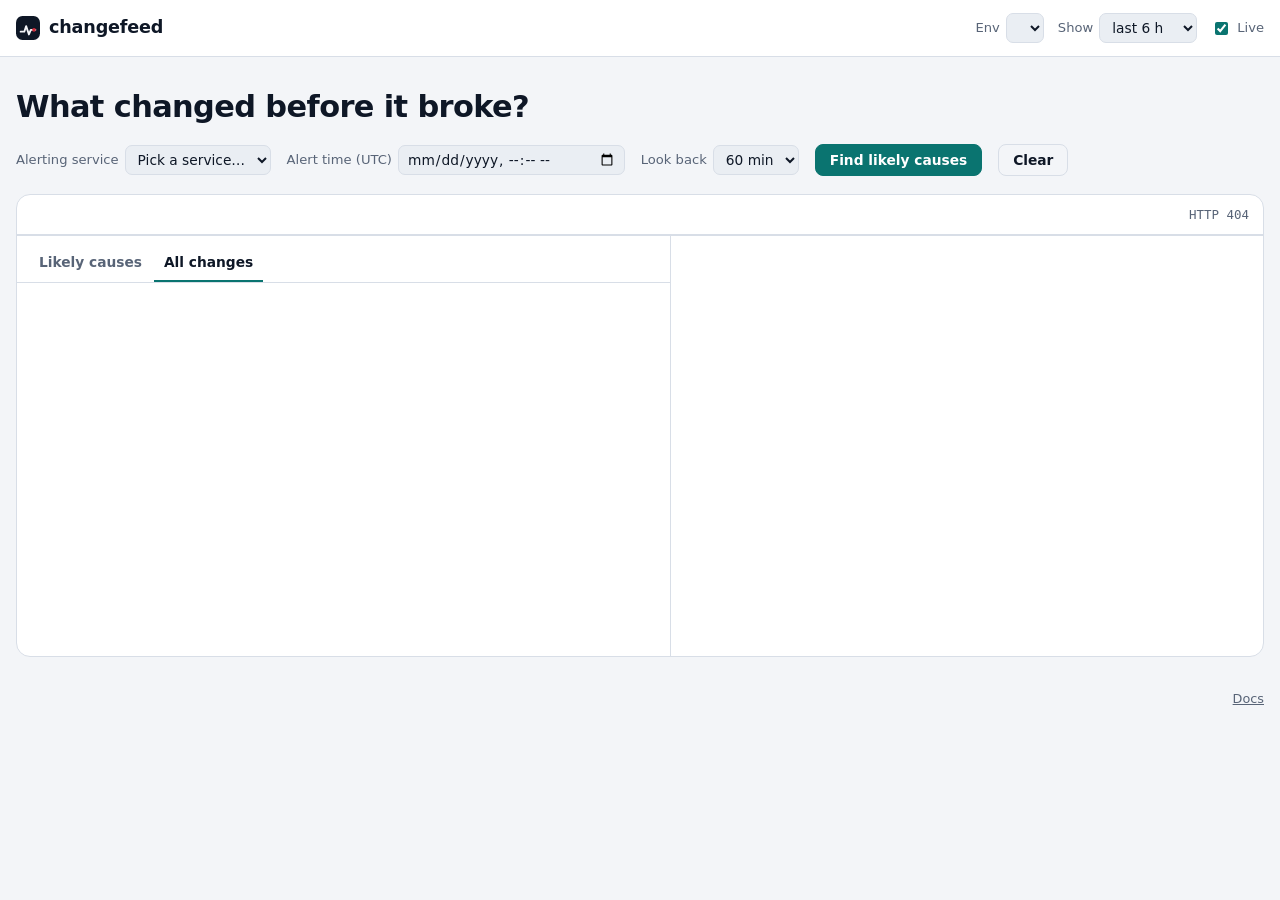
==== internal/ui/static/index.html @ 27f50b71 "initial commit" ====
<!doctype html>
<html lang="en">
<head>
<meta charset="utf-8">
<meta name="viewport" content="width=device-width, initial-scale=1">
<meta name="color-scheme" content="light dark">
<title>changefeed</title>
<link rel="icon" href="favicon.svg" type="image/svg+xml">
<link rel="stylesheet" href="app.css">
<script src="app.js" defer></script>
</head>
<body>
<header class="top">
  <div class="wrap bar">
    <a class="brand" href="./" aria-label="changefeed home">
      <svg width="24" height="24" viewBox="0 0 26 26" aria-hidden="true"><rect width="26" height="26" rx="7" class="logo-bg"/><path d="M5 17h4l2-6 3 9 2-5h5" class="logo-line"/><circle cx="19.5" cy="15" r="2" class="logo-dot"/></svg>
      changefeed
    </a>
    <form class="filters" id="filters" autocomplete="off">
      <label>Env <select id="f-env"></select></label>
      <label>Show <select id="f-range">
        <option value="1h">last 1 h</option><option value="6h" selected>last 6 h</option>
        <option value="24h">last 24 h</option><option value="168h">last 7 d</option>
      </select></label>
      <label class="live"><input type="checkbox" id="f-live" checked> Live</label>
    </form>
  </div>
</header>

<main class="wrap">
  <section class="investigate" aria-labelledby="inv-title">
    <h1 id="inv-title">What changed before it broke?</h1>
    <form id="inv" class="inv-form" autocomplete="off">
      <label>Alerting service <select id="i-service"><option value="">Pick a service…</option></select></label>
      <label>Alert time (UTC) <input id="i-at" type="datetime-local" step="60"></label>
      <label>Look back <select id="i-window"><option value="15m">15 min</option><option value="30m">30 min</option><option value="60m" selected>60 min</option><option value="2h">2 h</option><option value="6h">6 h</option></select></label>
      <button type="submit" class="primary">Find likely causes</button>
      <button type="button" id="i-clear" class="ghost">Clear</button>
      <button type="button" id="i-copy" class="ghost" hidden>Copy link</button>
    </form>
  </section>

  <section class="panel" aria-label="Timeline">
    <div class="panel-bar">
      <div class="kinds" id="kinds" role="group" aria-label="Change kinds"></div>
      <span class="status" id="status" role="status" aria-live="polite"></span>
    </div>
    <div class="strip-scroll"><div class="strip" id="strip"></div></div>
    <div class="panes">
      <div class="pane">
        <div class="tabs" role="tablist">
          <button class="tab" role="tab" id="t-sus" aria-selected="false">Likely causes <span class="n" id="n-sus"></span></button>
          <button class="tab" role="tab" id="t-all" aria-selected="true">All changes <span class="n" id="n-all"></span></button>
        </div>
        <div id="list" role="tabpanel"></div>
      </div>
      <div class="pane"><div class="detail" id="detail"></div></div>
    </div>
  </section>
</main>

<dialog id="login" aria-labelledby="login-title">
  <form method="dialog" id="login-form" class="login">
    <h2 id="login-title">Sign in to changefeed</h2>
    <p>Paste a token with the <code>read</code> scope. It is kept in this browser tab only.</p>
    <label for="login-token">Token</label>
    <input id="login-token" type="password" autocomplete="off" spellcheck="false" required>
    <p class="err" id="login-err" hidden></p>
    <div class="row-end"><button type="submit" class="primary">Sign in</button></div>
  </form>
</dialog>
<footer class="wrap foot"><span id="ver"></span><a href="https://github.com/yousafkhamza/changefeed" rel="noopener">Docs</a></footer>
</body>
</html>
---- internal/ui/static/app.css ----
/* changefeed UI. Same tokens as the project site; system fonts only (strict CSP). */
:root {
  --bg: #F3F5F8; --surface: #FFFFFF; --sunken: #EAEEF3; --ink: #0E1726; --muted: #586477; --line: #D8DEE7;
  --accent: #0A7470; --accent-soft: #DDF0EE; --accent-ink: #FFFFFF;
  --incident: #CF2C3A; --incident-soft: rgba(207, 44, 58, .08);
  --k-deploy: #2F6FDB; --k-config: #B87004; --k-infra: #7A4FD0; --k-flag: #0E8A7C; --k-access: #C23D7A; --k-scale: #5F6B7D;
  --code-bg: #0F1724; --code-ink: #DCE5F0;
  --sans: "Segoe UI Variable Text", "Segoe UI", system-ui, -apple-system, "Helvetica Neue", Arial, sans-serif;
  --mono: ui-monospace, "Cascadia Mono", "SF Mono", Menlo, Consolas, monospace;
  color-scheme: light;
}
@media (prefers-color-scheme: dark) {
  :root {
    --bg: #0A1018; --surface: #111A26; --sunken: #0D151F; --ink: #E5EBF2; --muted: #94A1B4; --line: #223043;
    --accent: #3CC4BB; --accent-soft: #12312F; --accent-ink: #06201E;
    --incident: #FF5C66; --incident-soft: rgba(255, 92, 102, .10);
    --k-deploy: #6E9CFF; --k-config: #F0B03A; --k-infra: #AC8EF2; --k-flag: #34C2AE; --k-access: #F27DB0; --k-scale: #98A6BA;
    --code-bg: #070C13; color-scheme: dark;
  }
}
* { box-sizing: border-box; }
html, body { margin: 0; }
body { background: var(--bg); color: var(--ink); font: 15px/1.55 var(--sans); -webkit-font-smoothing: antialiased; }
.wrap { max-width: 1280px; margin: 0 auto; padding-left: max(16px, env(safe-area-inset-left)); padding-right: max(16px, env(safe-area-inset-right)); }
:focus-visible { outline: 2px solid var(--accent); outline-offset: 2px; border-radius: 4px; }
code, .mono { font-family: var(--mono); font-size: .9em; }
h1 { font-size: clamp(1.4rem, 3vw, 1.9rem); letter-spacing: -.02em; margin: 0 0 14px; text-wrap: balance; }
h2 { margin: 0 0 8px; font-size: 1.2rem; }
[hidden] { display: none !important; }

/* header */
.top { position: sticky; top: 0; z-index: 5; background: var(--surface); border-bottom: 1px solid var(--line); }
.bar { display: flex; align-items: center; gap: 20px; min-height: 56px; flex-wrap: wrap; }
.brand { display: flex; align-items: center; gap: 9px; font-weight: 800; font-size: 1.1rem; color: var(--ink); text-decoration: none; letter-spacing: -.01em; }
.logo-bg { fill: var(--ink); } .logo-line { fill: none; stroke: var(--bg); stroke-width: 2; stroke-linecap: round; stroke-linejoin: round; } .logo-dot { fill: var(--incident); }
.filters { display: flex; gap: 14px; margin-left: auto; flex-wrap: wrap; align-items: center; }
label { font-size: .82rem; color: var(--muted); display: inline-flex; align-items: center; gap: 6px; }
select, input[type=datetime-local], input[type=password] {
  font: 500 .86rem var(--sans); color: var(--ink); background: var(--sunken); border: 1px solid var(--line); border-radius: 7px; padding: 5px 8px; min-width: 0;
}
.live input { accent-color: var(--accent); }
button { font: 600 .86rem var(--sans); border-radius: 8px; padding: 7px 14px; cursor: pointer; border: 1px solid var(--line); background: var(--surface); color: var(--ink); }
button.primary { background: var(--accent); border-color: var(--accent); color: var(--accent-ink); }
button.ghost { background: transparent; }
button:disabled { opacity: .5; cursor: default; }

/* investigate */
.investigate { padding-block: 26px 18px; }
.inv-form { display: flex; flex-wrap: wrap; gap: 10px 16px; align-items: center; }

/* panel */
.panel { background: var(--surface); border: 1px solid var(--line); border-radius: 14px; overflow: hidden; margin-bottom: 24px; }
.panel-bar { display: flex; flex-wrap: wrap; gap: 10px; align-items: center; padding: 10px 14px; border-bottom: 1px solid var(--line); }
.status { margin-left: auto; font-size: .78rem; color: var(--muted); font-family: var(--mono); }
.kinds { display: flex; flex-wrap: wrap; gap: 6px; }
.kchip { display: inline-flex; align-items: center; gap: 6px; font: 500 .78rem var(--sans); background: var(--sunken); border: 1px solid var(--line); border-radius: 999px; padding: 3px 10px 3px 8px; }
.kchip i { width: 8px; height: 8px; border-radius: 50%; background: var(--c); }
.kchip[aria-pressed=false] { opacity: .45; text-decoration: line-through; }

.strip-scroll { overflow-x: auto; border-bottom: 1px solid var(--line); }
.strip { display: grid; grid-template-columns: 104px minmax(600px, 1fr); position: relative; min-width: 704px; }
.lane-label { font: .74rem var(--mono); color: var(--muted); padding: 0 12px; display: flex; align-items: center; height: 36px; border-bottom: 1px dashed var(--line); }
.track { position: relative; height: 36px; border-bottom: 1px dashed var(--line); }
.axis { position: relative; height: 28px; grid-column: 2; }
.tick { position: absolute; top: 6px; transform: translateX(-50%); font: .68rem var(--mono); color: var(--muted); white-space: nowrap; }
.gridline { position: absolute; top: 0; bottom: 0; width: 1px; background: var(--line); opacity: .6; }
.overlay { grid-column: 2; position: relative; pointer-events: none; }
.shade { position: absolute; top: 0; bottom: 0; background: var(--incident-soft); border-left: 1px dashed var(--incident); }
.incline { position: absolute; top: 0; bottom: 0; width: 2px; background: var(--incident); }
.incline span { position: absolute; top: 2px; left: 6px; font: 600 .68rem var(--mono); color: var(--incident); white-space: nowrap; }
.ev { position: absolute; top: 50%; width: 14px; height: 14px; margin: -7px 0 0 -7px; border-radius: 50%; background: var(--c); border: 2px solid var(--surface); box-shadow: 0 0 0 1px var(--c); padding: 0; cursor: pointer; }
.ev.high { box-shadow: 0 0 0 1px var(--c), 0 0 0 4px color-mix(in srgb, var(--c) 25%, transparent); }
.ev.sel { box-shadow: 0 0 0 2px var(--ink); transform: scale(1.3); }
.ev:hover { transform: scale(1.3); }
.empty { padding: 28px 18px; color: var(--muted); }
.empty code { background: var(--sunken); padding: 2px 6px; border-radius: 5px; }

.panes { display: grid; grid-template-columns: minmax(0, 1.1fr) minmax(0, 1fr); min-height: 420px; }
.pane { min-width: 0; }
.pane + .pane { border-left: 1px solid var(--line); }
.tabs { display: flex; gap: 2px; padding: 10px 12px 0; border-bottom: 1px solid var(--line); }
.tab { border: 0; border-bottom: 2px solid transparent; border-radius: 0; background: none; color: var(--muted); padding: 8px 10px 10px; }
.tab[aria-selected=true] { color: var(--ink); border-bottom-color: var(--accent); }
.n { font: .72rem var(--mono); color: var(--muted); }
#list { max-height: 640px; overflow: auto; }
.list { list-style: none; margin: 0; padding: 6px; }
.sus, .row { display: grid; gap: 10px; width: 100%; text-align: left; background: none; border: 1px solid transparent; color: inherit; font: inherit; font-weight: 400; padding: 9px 10px; border-radius: 8px; }
.sus { grid-template-columns: 28px minmax(0, 1fr) 56px; align-items: start; }
.row { grid-template-columns: 52px 10px minmax(0, 1fr); align-items: baseline; }
.sus:hover, .row:hover { background: var(--sunken); }
.sus.sel, .row.sel { background: var(--accent-soft); border-color: color-mix(in srgb, var(--accent) 35%, transparent); }
.rank { font-weight: 800; color: var(--muted); }
.title { font-weight: 600; line-height: 1.35; display: block; }
.meta { display: block; font: .74rem var(--mono); color: var(--muted); margin-top: 3px; }
.reasons { display: flex; flex-wrap: wrap; gap: 5px; margin-top: 7px; }
.reasons span { font-size: .72rem; background: var(--sunken); border: 1px solid var(--line); border-radius: 5px; padding: 1px 7px; color: var(--muted); }
.score { text-align: right; }
.score b { font-size: 1.15rem; font-variant-numeric: tabular-nums; }
.bar-track { display: block; height: 4px; border-radius: 2px; background: var(--line); margin-top: 4px; overflow: hidden; }
.bar-fill { display: block; height: 100%; background: var(--incident); }
.t { font: .78rem var(--mono); color: var(--muted); font-variant-numeric: tabular-nums; }
.dot { width: 8px; height: 8px; border-radius: 50%; background: var(--c); align-self: center; }
.row.after { opacity: .6; }
.divider { display: flex; align-items: center; gap: 8px; color: var(--incident); font: 600 .72rem var(--mono); padding: 6px 10px; }
.divider::after { content: ""; flex: 1; height: 1px; background: var(--incident); }

.detail { padding: 18px 20px 22px; display: flex; flex-direction: column; gap: 14px; }
.d-head { display: flex; gap: 10px; align-items: center; flex-wrap: wrap; }
.pill { font: 600 .72rem var(--mono); text-transform: uppercase; letter-spacing: .06em; padding: 3px 8px; border-radius: 5px; background: color-mix(in srgb, var(--c) 14%, transparent); color: var(--c); }
.risk { font: 600 .72rem var(--mono); text-transform: uppercase; letter-spacing: .06em; padding: 3px 8px; border-radius: 5px; border: 1px solid var(--line); color: var(--muted); }
.risk.high { color: var(--incident); border-color: var(--incident); }
.eyebrow { font: .72rem var(--mono); letter-spacing: .1em; text-transform: uppercase; color: var(--muted); }
.d-title { font-size: 1.15rem; font-weight: 700; line-height: 1.3; margin: 0; }
.kv { display: grid; grid-template-columns: 96px minmax(0, 1fr); gap: 6px 12px; margin: 0; font-size: .86rem; }
.kv dt { color: var(--muted); } .kv dd { margin: 0; font: .8rem var(--mono); overflow-wrap: anywhere; }
.kv a { color: var(--accent); }
.diff { font: .78rem/1.6 var(--mono); background: var(--sunken); border: 1px solid var(--line); border-radius: 8px; padding: 10px 12px; overflow-x: auto; white-space: pre; margin: 0; }
.diff .m { color: var(--incident); } .diff .p { color: var(--k-flag); }
.chain { display: flex; flex-wrap: wrap; gap: 6px; align-items: center; font-size: .78rem; }
.chain button { font: .76rem var(--mono); padding: 2px 8px; border-radius: 6px; background: var(--sunken); }
.chain button.cur { border-color: var(--accent); color: var(--accent); }
.chain b { color: var(--muted); font-weight: 400; }
details summary { cursor: pointer; color: var(--accent); font-weight: 600; font-size: .84rem; }
pre.json { background: var(--code-bg); color: var(--code-ink); border-radius: 10px; padding: 14px; font: .76rem/1.6 var(--mono); overflow-x: auto; }

dialog { border: 1px solid var(--line); border-radius: 14px; padding: 0; background: var(--surface); color: var(--ink); max-width: min(440px, calc(100vw - 32px)); }
dialog::backdrop { background: rgba(10, 16, 24, .5); }
.login { padding: 22px; display: grid; gap: 10px; }
.login p { margin: 0; color: var(--muted); font-size: .9rem; }
.login input { width: 100%; padding: 8px 10px; }
.err { color: var(--incident) !important; }
.row-end { display: flex; justify-content: flex-end; }
.foot { display: flex; justify-content: space-between; padding-block: 8px 28px; color: var(--muted); font-size: .8rem; }
.foot a { color: var(--muted); }

@media (max-width: 860px) {
  .panes { grid-template-columns: 1fr; }
  .pane + .pane { border-left: 0; border-top: 1px solid var(--line); }
  .filters { margin-left: 0; }
}
@media (prefers-reduced-motion: reduce) { * { transition: none !important; } }
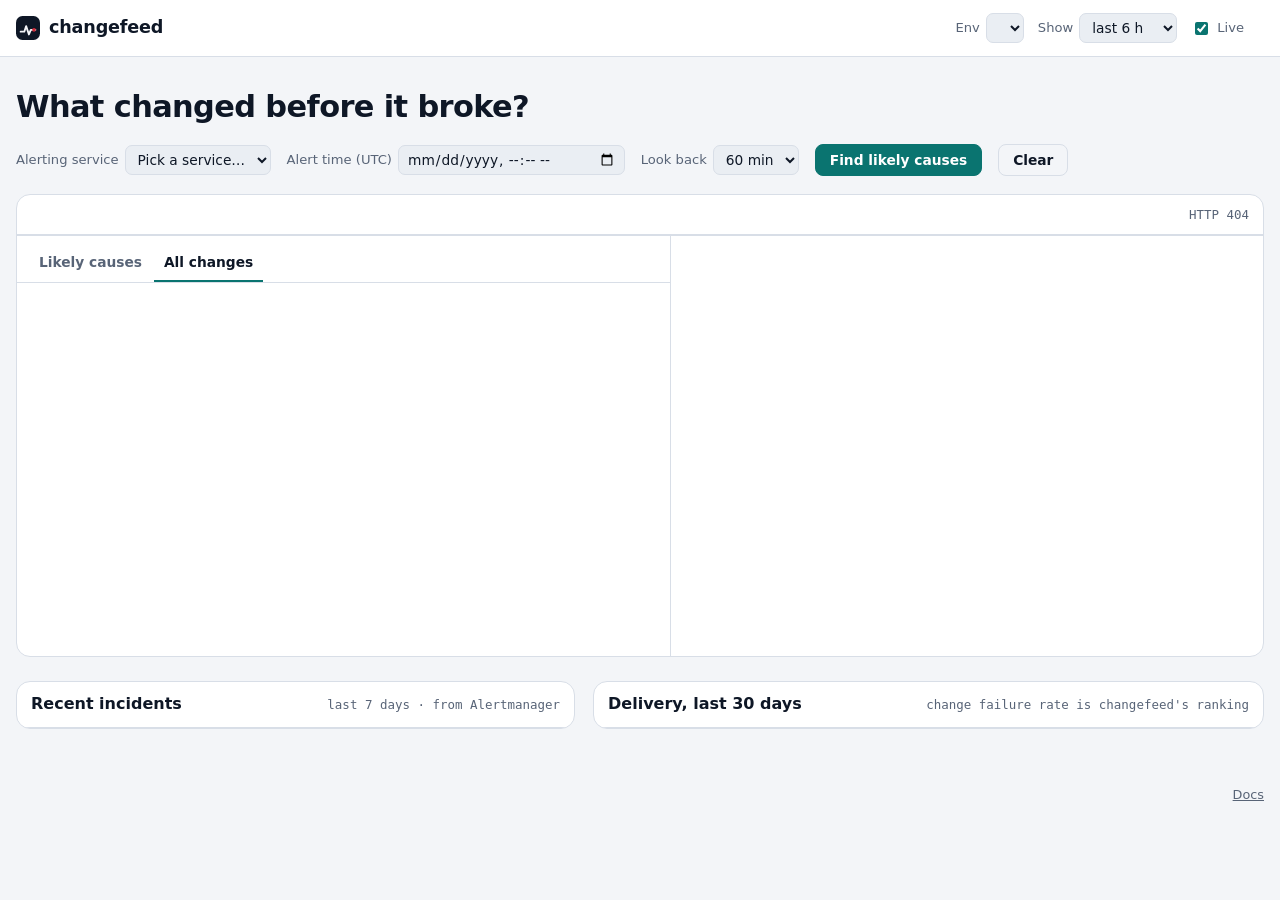
==== commit 2b6e73d7: "v2 and v3 added" ====
--- a/internal/ui/static/index.html
+++ b/internal/ui/static/index.html
@@ -24,6 +24,7 @@
       </select></label>
       <label class="live"><input type="checkbox" id="f-live" checked> Live</label>
     </form>
+    <span class="who" id="who"></span>
   </div>
 </header>
 
@@ -57,11 +58,24 @@
       <div class="pane"><div class="detail" id="detail"></div></div>
     </div>
   </section>
+
+  <section class="lower" aria-label="Incidents and delivery">
+    <div class="panel card">
+      <div class="panel-bar"><h2>Recent incidents</h2><span class="status">last 7 days · from Alertmanager</span></div>
+      <div id="incidents"></div>
+    </div>
+    <div class="panel card">
+      <div class="panel-bar"><h2>Delivery, last 30 days</h2><span class="status" title="A deployment fails when it was the top-ranked cause (score 50 or more) of an incident">change failure rate is changefeed's ranking</span></div>
+      <div class="table-wrap"><table class="dora" id="dora"></table></div>
+    </div>
+  </section>
 </main>
 
 <dialog id="login" aria-labelledby="login-title">
   <form method="dialog" id="login-form" class="login">
     <h2 id="login-title">Sign in to changefeed</h2>
+    <a class="sso-btn" id="login-sso" href="auth/login" hidden>Sign in with your company account</a>
+    <p class="or" id="login-or" hidden>or use a token</p>
     <p>Paste a token with the <code>read</code> scope. It is kept in this browser tab only.</p>
     <label for="login-token">Token</label>
     <input id="login-token" type="password" autocomplete="off" spellcheck="false" required>
--- a/internal/ui/static/app.css
+++ b/internal/ui/static/app.css
@@ -133,7 +133,26 @@
 .foot { display: flex; justify-content: space-between; padding-block: 8px 28px; color: var(--muted); font-size: .8rem; }
 .foot a { color: var(--muted); }
 
+.who { font-size: .82rem; color: var(--muted); display: inline-flex; gap: 10px; align-items: center; }
+.who a { color: var(--accent); }
+.sso-btn { display: block; text-align: center; background: var(--accent); color: var(--accent-ink); border-radius: 8px; padding: 9px 14px; font-weight: 600; text-decoration: none; }
+.or { text-align: center; font-size: .8rem !important; }
+.lower { display: grid; grid-template-columns: minmax(0, 1fr) minmax(0, 1.2fr); gap: 18px; margin-bottom: 24px; }
+.card h2 { font-size: 1rem; margin: 0; }
+.inc { display: grid; grid-template-columns: 70px minmax(0, 1fr) auto; gap: 10px; align-items: baseline; width: 100%; text-align: left; background: none; border: 0; border-radius: 8px; padding: 9px 12px; font: inherit; font-weight: 400; color: inherit; }
+.inc:hover { background: var(--sunken); }
+.badge { font: 600 .68rem var(--mono); text-transform: uppercase; letter-spacing: .05em; padding: 2px 7px; border-radius: 5px; border: 1px solid var(--line); color: var(--muted); }
+.badge.open { color: var(--incident); border-color: var(--incident); }
+.badge.freeze { color: var(--k-config); border-color: var(--k-config); }
+.table-wrap { overflow-x: auto; }
+table.dora { width: 100%; border-collapse: collapse; font-size: .85rem; font-variant-numeric: tabular-nums; }
+table.dora th, table.dora td { padding: 8px 12px; text-align: right; border-bottom: 1px solid var(--line); white-space: nowrap; }
+table.dora th:first-child, table.dora td:first-child { text-align: left; }
+table.dora th { font: 600 .72rem var(--mono); text-transform: uppercase; letter-spacing: .06em; color: var(--muted); }
+.cfr-bar { display: inline-block; width: 56px; height: 6px; border-radius: 3px; background: var(--line); vertical-align: middle; margin-left: 8px; overflow: hidden; }
+.cfr-bar i { display: block; height: 100%; background: var(--incident); }
 @media (max-width: 860px) {
+  .lower { grid-template-columns: 1fr; }
   .panes { grid-template-columns: 1fr; }
   .pane + .pane { border-left: 0; border-top: 1px solid var(--line); }
   .filters { margin-left: 0; }
